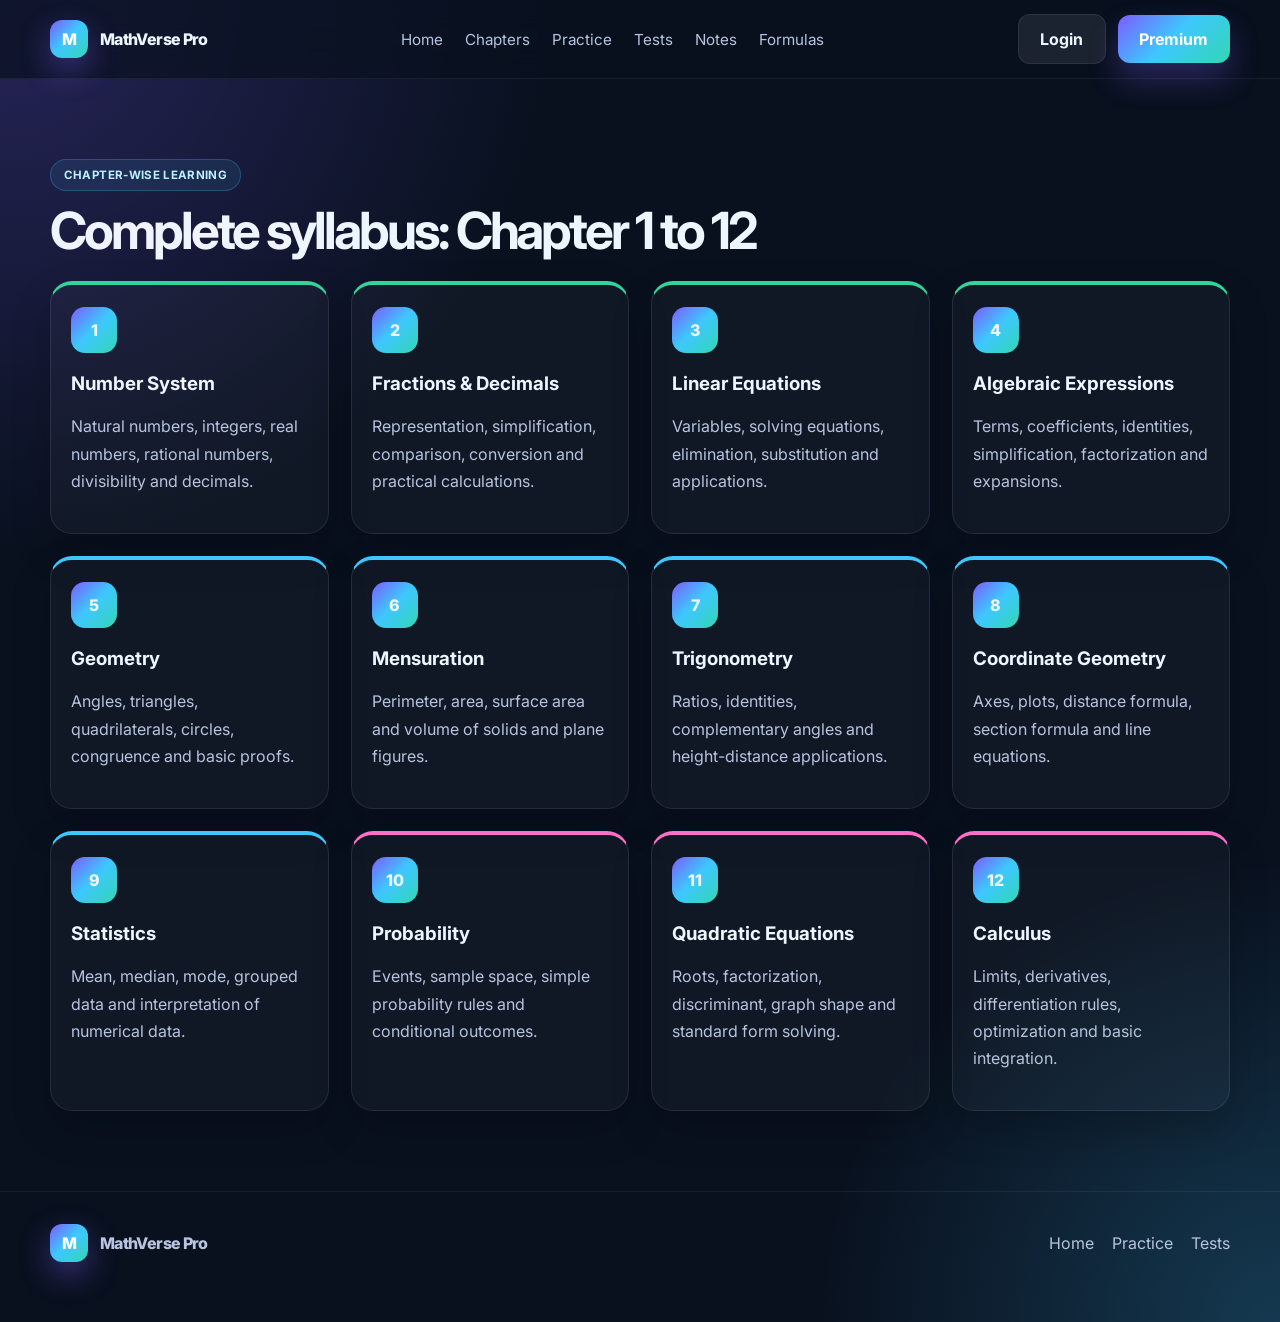
==== chapters.html @ 6cacd54b "Convert the static math platform into a complete multi-page learning app with chapters, practice, te" ====
<!DOCTYPE html>
<html lang="en">
  <head>
    <meta charset="UTF-8" />
    <meta name="viewport" content="width=device-width, initial-scale=1.0" />
    <title>Chapters | MathVerse Pro</title>
    <link rel="preconnect" href="https://fonts.googleapis.com" />
    <link rel="preconnect" href="https://fonts.gstatic.com" crossorigin />
    <link href="https://fonts.googleapis.com/css2?family=Inter:wght@400;500;600;700;800;900&display=swap" rel="stylesheet" />
    <link rel="stylesheet" href="style.css" />
  </head>
  <body>
    <header class="topbar">
      <div class="container nav">
        <div class="brand">
          <div class="brand-mark">M</div>
          <span>MathVerse Pro</span>
        </div>
        <nav class="main-nav">
          <a href="index.html">Home</a>
          <a href="chapters.html">Chapters</a>
          <a href="practice.html">Practice</a>
          <a href="tests.html">Tests</a>
          <a href="notes.html">Notes</a>
          <a href="formulas.html">Formulas</a>
        </nav>
        <div class="nav-actions">
          <button class="btn btn-light">Login</button>
          <button class="btn btn-primary">Premium</button>
        </div>
      </div>
    </header>

    <main class="page-shell">
      <div class="container page-header">
        <span class="eyebrow">Chapter-wise learning</span>
        <h1>Complete syllabus: Chapter 1 to 12</h1>
      </div>

      <div class="container chapter-grid">
        <article class="chapter-card level-1">
          <div class="chapter-number">1</div>
          <h3>Number System</h3>
          <p>Natural numbers, integers, real numbers, rational numbers, divisibility and decimals.</p>
        </article>

        <article class="chapter-card level-1">
          <div class="chapter-number">2</div>
          <h3>Fractions & Decimals</h3>
          <p>Representation, simplification, comparison, conversion and practical calculations.</p>
        </article>

        <article class="chapter-card level-1">
          <div class="chapter-number">3</div>
          <h3>Linear Equations</h3>
          <p>Variables, solving equations, elimination, substitution and applications.</p>
        </article>

        <article class="chapter-card level-1">
          <div class="chapter-number">4</div>
          <h3>Algebraic Expressions</h3>
          <p>Terms, coefficients, identities, simplification, factorization and expansions.</p>
        </article>

        <article class="chapter-card level-2">
          <div class="chapter-number">5</div>
          <h3>Geometry</h3>
          <p>Angles, triangles, quadrilaterals, circles, congruence and basic proofs.</p>
        </article>

        <article class="chapter-card level-2">
          <div class="chapter-number">6</div>
          <h3>Mensuration</h3>
          <p>Perimeter, area, surface area and volume of solids and plane figures.</p>
        </article>

        <article class="chapter-card level-2">
          <div class="chapter-number">7</div>
          <h3>Trigonometry</h3>
          <p>Ratios, identities, complementary angles and height-distance applications.</p>
        </article>

        <article class="chapter-card level-2">
          <div class="chapter-number">8</div>
          <h3>Coordinate Geometry</h3>
          <p>Axes, plots, distance formula, section formula and line equations.</p>
        </article>

        <article class="chapter-card level-2">
          <div class="chapter-number">9</div>
          <h3>Statistics</h3>
          <p>Mean, median, mode, grouped data and interpretation of numerical data.</p>
        </article>

        <article class="chapter-card level-3">
          <div class="chapter-number">10</div>
          <h3>Probability</h3>
          <p>Events, sample space, simple probability rules and conditional outcomes.</p>
        </article>

        <article class="chapter-card level-3">
          <div class="chapter-number">11</div>
          <h3>Quadratic Equations</h3>
          <p>Roots, factorization, discriminant, graph shape and standard form solving.</p>
        </article>

        <article class="chapter-card level-3">
          <div class="chapter-number">12</div>
          <h3>Calculus</h3>
          <p>Limits, derivatives, differentiation rules, optimization and basic integration.</p>
        </article>
      </div>
    </main>

    <footer class="site-footer">
      <div class="container footer-content">
        <div>
          <div class="brand footer-brand">
            <div class="brand-mark">M</div>
            <span>MathVerse Pro</span>
          </div>
        </div>
        <div class="footer-links">
          <a href="index.html">Home</a>
          <a href="practice.html">Practice</a>
          <a href="tests.html">Tests</a>
        </div>
      </div>
    </footer>

    <script src="script.js"></script>
  </body>
</html>
---- style.css ----
* {
  box-sizing: border-box;
}

:root {
  --bg: #09111f;
  --bg-soft: #101a31;
  --card: rgba(255, 255, 255, 0.04);
  --card-strong: rgba(255, 255, 255, 0.06);
  --primary: #7c5cff;
  --secondary: #3ec7ff;
  --accent: #ffbf5f;
  --success: #34d399;
  --text: #edf5ff;
  --muted: #b7c4df;
  --pink: #ff6ec7;
  --green: #3ad29f;
  --gradient: linear-gradient(135deg, #7c5cff 0%, #3ec7ff 48%, #32d7b2 100%);
}

html {
  scroll-behavior: smooth;
}

body {
  margin: 0;
  font-family: "Inter", sans-serif;
  background:
    radial-gradient(circle at top left, rgba(124, 92, 255, 0.26), transparent 30%),
    radial-gradient(circle at bottom right, rgba(62, 199, 255, 0.22), transparent 25%),
    var(--bg);
  color: var(--text);
}

a {
  text-decoration: none;
  color: inherit;
}

button {
  font: inherit;
  border: none;
  cursor: pointer;
}

.container {
  width: min(1180px, calc(100% - 32px));
  margin: 0 auto;
}

.topbar {
  position: sticky;
  top: 0;
  z-index: 50;
  backdrop-filter: blur(16px);
  background: rgba(9, 17, 31, 0.72);
  border-bottom: 1px solid rgba(255,255,255,0.06);
}

.nav {
  display: flex;
  justify-content: space-between;
  align-items: center;
  min-height: 78px;
  gap: 20px;
}

.brand {
  display: inline-flex;
  align-items: center;
  gap: 12px;
  font-weight: 800;
  letter-spacing: -0.04em;
}

.brand-mark {
  width: 38px;
  height: 38px;
  display: grid;
  place-items: center;
  border-radius: 12px;
  background: var(--gradient);
  color: white;
  box-shadow: 0 12px 30px rgba(124, 92, 255, 0.4);
}

.main-nav {
  display: flex;
  align-items: center;
  gap: 22px;
  color: var(--muted);
  font-size: 0.95rem;
}

.main-nav a:hover {
  color: white;
}

.nav-actions {
  display: flex;
  gap: 12px;
  align-items: center;
}

.btn {
  display: inline-flex;
  align-items: center;
  justify-content: center;
  border-radius: 12px;
  padding: 0.9rem 1.35rem;
  font-weight: 700;
  transition: 0.2s ease;
}

.btn:hover {
  transform: translateY(-1px);
}

.btn-light {
  background: rgba(255,255,255,0.08);
  color: var(--text);
  border: 1px solid rgba(255,255,255,0.08);
}

.btn-primary {
  background: var(--gradient);
  color: white;
  box-shadow: 0 16px 30px rgba(124, 92, 255, 0.28);
}

.btn.small {
  padding: 0.7rem 1rem;
  font-size: 0.9rem;
}

.hero,
.section,
.page-shell {
  padding: 80px 0;
}

.hero-grid {
  display: grid;
  grid-template-columns: 1.2fr 0.95fr;
  align-items: center;
  gap: 40px;
}

.badge,
.eyebrow,
.problem-tag,
.test-badge,
.pill {
  display: inline-flex;
  align-items: center;
  padding: 0.5rem 0.8rem;
  border-radius: 999px;
  font-size: 0.72rem;
  font-weight: 700;
  letter-spacing: 0.03em;
  text-transform: uppercase;
}

.badge {
  background: rgba(124, 92, 255, 0.16);
  border: 1px solid rgba(124, 92, 255, 0.25);
  color: #d7cbff;
}

.eyebrow {
  background: rgba(62, 199, 255, 0.1);
  border: 1px solid rgba(62, 199, 255, 0.25);
  color: #bfefff;
}

.hero-copy h1,
.page-header h1 {
  font-size: clamp(2.6rem, 4vw, 4.6rem);
  letter-spacing: -0.06em;
  margin: 18px 0 20px;
}

.hero-copy p {
  color: var(--muted);
  line-height: 1.7;
  font-size: 1.06rem;
  max-width: 640px;
}

.cta-row {
  display: flex;
  flex-wrap: wrap;
  gap: 14px;
  margin-top: 28px;
}

.hero-stats {
  list-style: none;
  display: flex;
  gap: 24px;
  flex-wrap: wrap;
  padding: 0;
  margin: 32px 0 0;
}

.hero-stats li {
  display: flex;
  flex-direction: column;
  min-width: 100px;
}

.hero-stats strong {
  font-size: 1.8rem;
  letter-spacing: -0.05em;
}

.hero-stats span {
  color: var(--muted);
  font-size: 0.86rem;
}

.hero-card {
  position: relative;
  min-height: 470px;
  display: flex;
  flex-direction: column;
  justify-content: center;
  padding: 26px;
}

.card-glow {
  position: absolute;
  inset: 40px 30px 60px 20px;
  background: radial-gradient(circle at center, rgba(124, 92, 255, 0.28), rgba(62, 199, 255, 0.08), transparent 60%);
  filter: blur(32px);
}

.mini-card {
  position: relative;
  z-index: 1;
  background: linear-gradient(145deg, rgba(255,255,255,0.15), rgba(255,255,255,0.05));
  border: 1px solid rgba(255,255,255,0.1);
  border-radius: 28px;
  padding: 18px 18px 26px;
  box-shadow: 0 30px 50px rgba(0,0,0,0.28);
}

.mini-header {
  display: flex;
  gap: 8px;
  margin-bottom: 22px;
}

.dot {
  display: inline-block;
  width: 10px;
  height: 10px;
  border-radius: 50%;
}

.dot.green { background: var(--green); }
.dot.yellow { background: var(--accent); }
.dot.red { background: #ff6b6b; }

.formula-box {
  background: rgba(10, 15, 24, 0.65);
  border-radius: 20px;
  padding: 20px;
  border: 1px solid rgba(255,255,255,0.06);
}

.formula {
  font-size: clamp(1.1rem, 2vw, 1.7rem);
  font-weight: 700;
  line-height: 1.5;
}

.equation-visual {
  margin-top: 18px;
  display: flex;
  align-items: center;
  justify-content: center;
  gap: 14px;
  padding-top: 16px;
  border-top: 1px solid rgba(255,255,255,0.08);
  color: #d5ebff;
  font-weight: 600;
}

.arrow {
  color: var(--secondary);
  font-size: 1.6rem;
}

.study-strip {
  position: relative;
  z-index: 1;
  margin-top: 18px;
  background: rgba(11, 17, 30, 0.65);
  border: 1px solid rgba(255,255,255,0.08);
  border-radius: 18px;
  padding: 18px 20px;
  display: flex;
  align-items: center;
  justify-content: space-between;
  gap: 18px;
}

.study-strip span {
  display: block;
  color: var(--muted);
  font-size: 0.75rem;
  margin-bottom: 4px;
}

.progress {
  width: 120px;
  height: 10px;
  background: rgba(255,255,255,0.1);
  border-radius: 999px;
  overflow: hidden;
}

.progress span {
  display: block;
  width: 75%;
  height: 100%;
  background: linear-gradient(90deg, var(--secondary), var(--success));
  border-radius: inherit;
}

.trustbar {
  padding: 10px 0 20px;
}

.trust-items {
  display: grid;
  grid-template-columns: repeat(5, minmax(0, 1fr));
  gap: 18px;
  color: var(--muted);
  font-weight: 600;
}

.trust-items > div {
  text-align: center;
  background: rgba(255,255,255,0.02);
  border: 1px solid rgba(255,255,255,0.06);
  border-radius: 14px;
  padding: 16px 12px;
}

.section-head {
  margin-bottom: 26px;
}

.section-head h2 {
  margin: 14px 0 0;
  font-size: clamp(2rem, 3vw, 3rem);
  letter-spacing: -0.05em;
}

.feature-grid,
.solution-grid,
.daily-grid,
.practice-layout,
.test-grid,
.notes-grid,
.formula-grid,
.chapter-grid {
  display: grid;
  gap: 22px;
}

.feature-grid,
.solution-grid,
.daily-grid,
.test-grid,
.notes-grid,
.formula-grid {
  grid-template-columns: repeat(3, minmax(0, 1fr));
}

.chapter-grid {
  grid-template-columns: repeat(4, minmax(0, 1fr));
}

.feature-card,
.solution-card,
.daily-card,
.practice-card,
.quiz-item,
.note-card,
.formula-panel,
.chapter-card {
  background: rgba(255,255,255,0.03);
  border: 1px solid rgba(255,255,255,0.09);
  border-radius: 22px;
  padding: 22px 20px;
  box-shadow: 0 18px 40px rgba(0,0,0,0.2);
}

.pill {
  background: rgba(255,255,255,0.05);
  color: white;
  margin-bottom: 12px;
}

.pill.green { background: rgba(52,211,153,0.15); color: #b9f7df; }
.pill.blue { background: rgba(62,199,255,0.12); color: #bfefff; }
.pill.pink { background: rgba(255,110,199,0.12); color: #ffd7f2; }

.solution-box {
  background: rgba(9,15,24,0.5);
  border: 1px solid rgba(255,255,255,0.05);
  border-radius: 16px;
  padding: 16px;
}

.answer {
  color: #d1fbe8;
  font-weight: 700;
  margin-top: 12px;
}

.problem-tag,
.test-badge {
  background: rgba(255,191,95,0.12);
  color: #ffdfa3;
  border: 1px solid rgba(255,191,95,0.18);
  margin-bottom: 12px;
}

.practice-layout {
  grid-template-columns: repeat(3, minmax(0, 1fr));
}

.large-card ul {
  line-height: 2;
  color: var(--muted);
  padding-left: 18px;
}

.chapter-number {
  width: 46px;
  height: 46px;
  display: grid;
  place-items: center;
  background: var(--gradient);
  border-radius: 14px;
  margin-bottom: 18px;
  font-weight: 800;
}

.level-1 { border-top: 4px solid var(--success); }
.level-2 { border-top: 4px solid var(--secondary); }
.level-3 { border-top: 4px solid var(--pink); }

.page-header {
  margin-bottom: 18px;
}

.page-header h1 {
  margin-top: 8px;
}

.formula-panel ul,
.note-card p,
.chapter-card p,
.feaure-card p,
.practice-card p,
.quiz-item p,
.daily-card p {
  color: var(--muted);
  line-height: 1.7;
}

.formula-panel ul {
  padding-left: 18px;
  margin: 12px 0 0;
}

.site-footer {
  padding: 32px 0 60px;
  border-top: 1px solid rgba(255,255,255,0.06);
}

.footer-content {
  display: flex;
  justify-content: space-between;
  align-items: center;
  gap: 18px;
  color: var(--muted);
}

.footer-links {
  display: flex;
  gap: 18px;
  flex-wrap: wrap;
}

.alt {
  background: rgba(255,255,255,0.02);
}

@media (max-width: 980px) {
  .hero-grid,
  .feature-grid,
  .solution-grid,
  .daily-grid,
  .practice-layout,
  .test-grid,
  .notes-grid,
  .formula-grid,
  .chapter-grid,
  .trust-items {
    grid-template-columns: 1fr 1fr;
  }

  .hero-grid {
    grid-template-columns: 1fr;
  }

  .main-nav {
    display: none;
  }
}

@media (max-width: 640px) {
  .nav-actions {
    display: none;
  }

  .hero,
  .section,
  .page-shell {
    padding-top: 60px;
  }

  .feature-grid,
  .solution-grid,
  .daily-grid,
  .practice-layout,
  .test-grid,
  .notes-grid,
  .formula-grid,
  .chapter-grid,
  .trust-items {
    grid-template-columns: 1fr;
  }

  .cta-row {
    flex-direction: column;
    align-items: stretch;
  }

  .btn {
    width: 100%;
  }

  .footer-content {
    flex-direction: column;
    align-items: flex-start;
  }
}
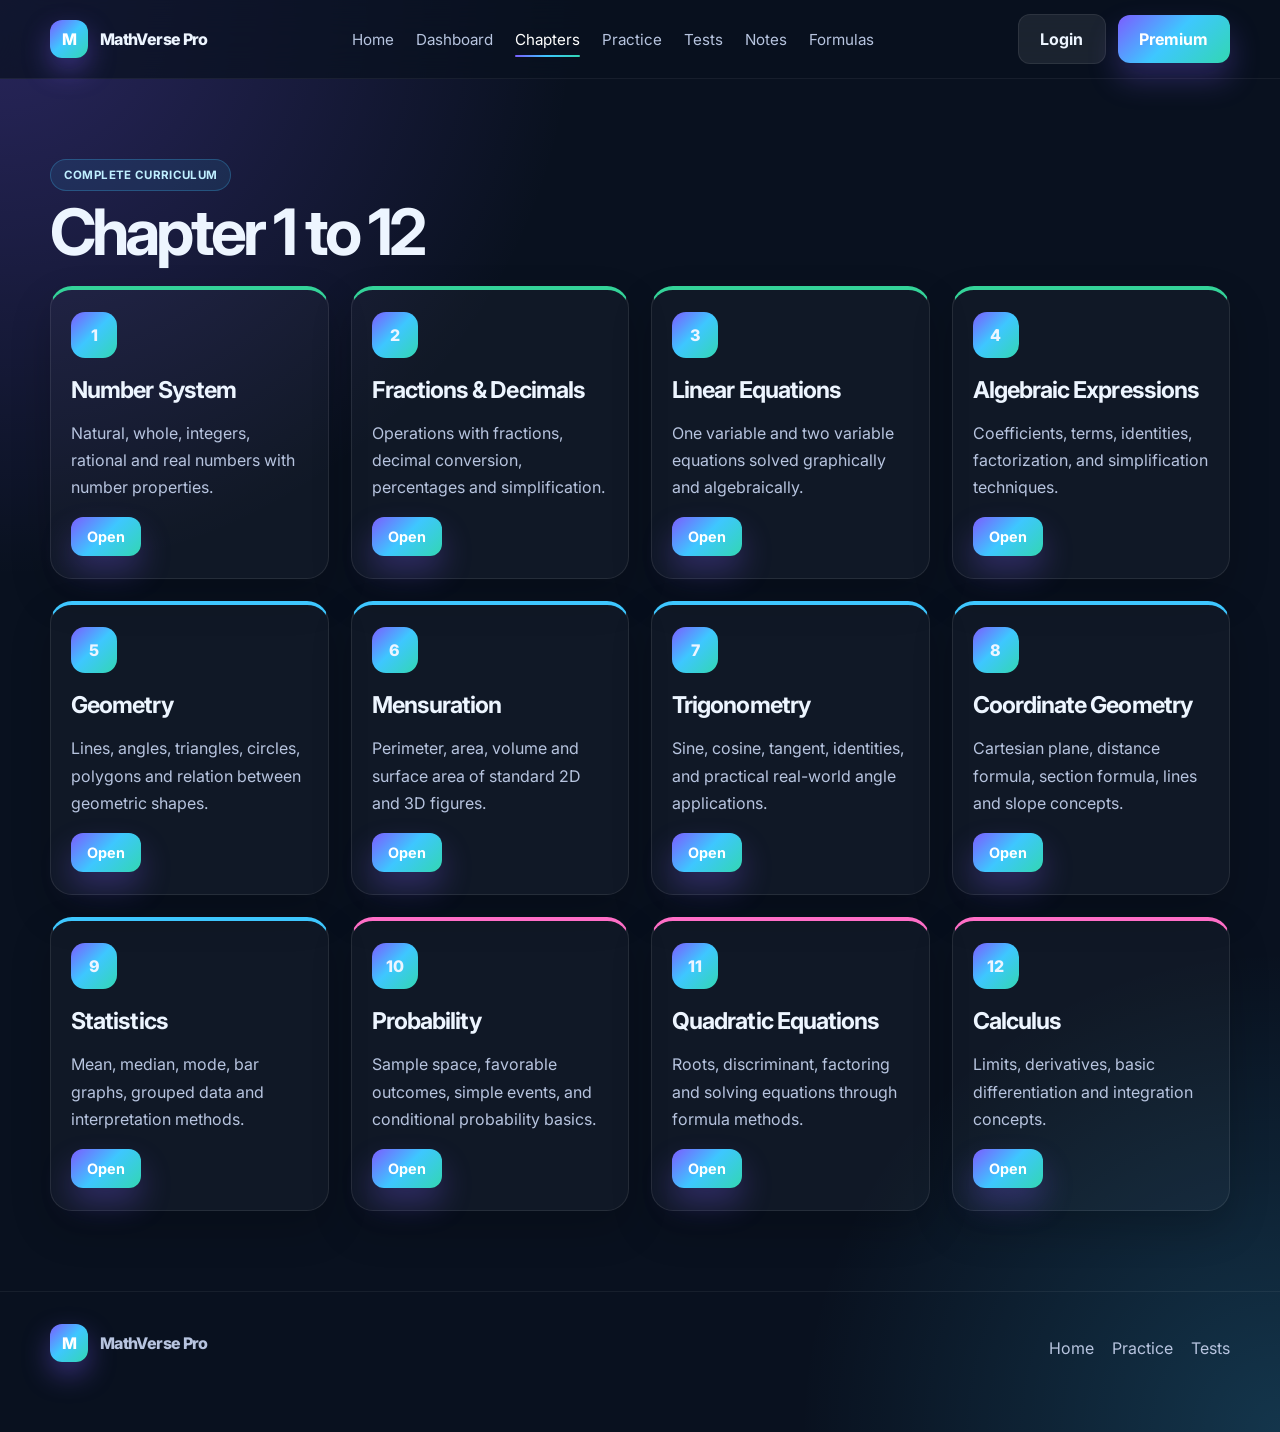
==== commit d48c7b62: "Upgrade the math app into a premium multi-page learning experience with dashboard, polished layout, " ====
--- a/chapters.html
+++ b/chapters.html
@@ -18,6 +18,7 @@
         </div>
         <nav class="main-nav">
           <a href="index.html">Home</a>
+          <a href="dashboard.html">Dashboard</a>
           <a href="chapters.html">Chapters</a>
           <a href="practice.html">Practice</a>
           <a href="tests.html">Tests</a>
@@ -25,89 +26,101 @@
           <a href="formulas.html">Formulas</a>
         </nav>
         <div class="nav-actions">
-          <button class="btn btn-light">Login</button>
-          <button class="btn btn-primary">Premium</button>
+          <button class="btn btn-light" data-link="dashboard.html">Login</button>
+          <button class="btn btn-primary" data-link="chapters.html">Premium</button>
         </div>
       </div>
     </header>
 
     <main class="page-shell">
       <div class="container page-header">
-        <span class="eyebrow">Chapter-wise learning</span>
-        <h1>Complete syllabus: Chapter 1 to 12</h1>
+        <span class="eyebrow">Complete Curriculum</span>
+        <h1>Chapter 1 to 12</h1>
       </div>
 
       <div class="container chapter-grid">
         <article class="chapter-card level-1">
           <div class="chapter-number">1</div>
           <h3>Number System</h3>
-          <p>Natural numbers, integers, real numbers, rational numbers, divisibility and decimals.</p>
+          <p>Natural, whole, integers, rational and real numbers with number properties.</p>
+          <button class="btn btn-primary small" data-link="dashboard.html">Open</button>
         </article>
 
         <article class="chapter-card level-1">
           <div class="chapter-number">2</div>
           <h3>Fractions & Decimals</h3>
-          <p>Representation, simplification, comparison, conversion and practical calculations.</p>
+          <p>Operations with fractions, decimal conversion, percentages and simplification.</p>
+          <button class="btn btn-primary small" data-link="dashboard.html">Open</button>
         </article>
 
         <article class="chapter-card level-1">
           <div class="chapter-number">3</div>
           <h3>Linear Equations</h3>
-          <p>Variables, solving equations, elimination, substitution and applications.</p>
+          <p>One variable and two variable equations solved graphically and algebraically.</p>
+          <button class="btn btn-primary small" data-link="dashboard.html">Open</button>
         </article>
 
         <article class="chapter-card level-1">
           <div class="chapter-number">4</div>
           <h3>Algebraic Expressions</h3>
-          <p>Terms, coefficients, identities, simplification, factorization and expansions.</p>
+          <p>Coefficients, terms, identities, factorization, and simplification techniques.</p>
+          <button class="btn btn-primary small" data-link="dashboard.html">Open</button>
         </article>
 
         <article class="chapter-card level-2">
           <div class="chapter-number">5</div>
           <h3>Geometry</h3>
-          <p>Angles, triangles, quadrilaterals, circles, congruence and basic proofs.</p>
+          <p>Lines, angles, triangles, circles, polygons and relation between geometric shapes.</p>
+          <button class="btn btn-primary small" data-link="dashboard.html">Open</button>
         </article>
 
         <article class="chapter-card level-2">
           <div class="chapter-number">6</div>
           <h3>Mensuration</h3>
-          <p>Perimeter, area, surface area and volume of solids and plane figures.</p>
+          <p>Perimeter, area, volume and surface area of standard 2D and 3D figures.</p>
+          <button class="btn btn-primary small" data-link="dashboard.html">Open</button>
         </article>
 
         <article class="chapter-card level-2">
           <div class="chapter-number">7</div>
           <h3>Trigonometry</h3>
-          <p>Ratios, identities, complementary angles and height-distance applications.</p>
+          <p>Sine, cosine, tangent, identities, and practical real-world angle applications.</p>
+          <button class="btn btn-primary small" data-link="dashboard.html">Open</button>
         </article>
 
         <article class="chapter-card level-2">
           <div class="chapter-number">8</div>
           <h3>Coordinate Geometry</h3>
-          <p>Axes, plots, distance formula, section formula and line equations.</p>
+          <p>Cartesian plane, distance formula, section formula, lines and slope concepts.</p>
+          <button class="btn btn-primary small" data-link="dashboard.html">Open</button>
         </article>
 
         <article class="chapter-card level-2">
           <div class="chapter-number">9</div>
           <h3>Statistics</h3>
-          <p>Mean, median, mode, grouped data and interpretation of numerical data.</p>
+          <p>Mean, median, mode, bar graphs, grouped data and interpretation methods.</p>
+          <button class="btn btn-primary small" data-link="dashboard.html">Open</button>
         </article>
 
         <article class="chapter-card level-3">
           <div class="chapter-number">10</div>
           <h3>Probability</h3>
-          <p>Events, sample space, simple probability rules and conditional outcomes.</p>
+          <p>Sample space, favorable outcomes, simple events, and conditional probability basics.</p>
+          <button class="btn btn-primary small" data-link="dashboard.html">Open</button>
         </article>
 
         <article class="chapter-card level-3">
           <div class="chapter-number">11</div>
           <h3>Quadratic Equations</h3>
-          <p>Roots, factorization, discriminant, graph shape and standard form solving.</p>
+          <p>Roots, discriminant, factoring and solving equations through formula methods.</p>
+          <button class="btn btn-primary small" data-link="dashboard.html">Open</button>
         </article>
 
         <article class="chapter-card level-3">
           <div class="chapter-number">12</div>
           <h3>Calculus</h3>
-          <p>Limits, derivatives, differentiation rules, optimization and basic integration.</p>
+          <p>Limits, derivatives, basic differentiation and integration concepts.</p>
+          <button class="btn btn-primary small" data-link="dashboard.html">Open</button>
         </article>
       </div>
     </main>
@@ -131,4 +144,3 @@
     <script src="script.js"></script>
   </body>
 </html>
-
--- a/style.css
+++ b/style.css
@@ -5,8 +5,8 @@
 :root {
   --bg: #09111f;
   --bg-soft: #101a31;
-  --card: rgba(255, 255, 255, 0.04);
-  --card-strong: rgba(255, 255, 255, 0.06);
+  --panel: rgba(255,255,255,0.04);
+  --panel-strong: rgba(255,255,255,0.07);
   --primary: #7c5cff;
   --secondary: #3ec7ff;
   --accent: #ffbf5f;
@@ -26,10 +26,14 @@
   margin: 0;
   font-family: "Inter", sans-serif;
   background:
-    radial-gradient(circle at top left, rgba(124, 92, 255, 0.26), transparent 30%),
-    radial-gradient(circle at bottom right, rgba(62, 199, 255, 0.22), transparent 25%),
+    radial-gradient(circle at top left, rgba(124, 92, 255, 0.28), transparent 30%),
+    radial-gradient(circle at bottom right, rgba(62, 199, 255, 0.2), transparent 25%),
     var(--bg);
   color: var(--text);
+}
+
+*::selection {
+  background: rgba(124, 92, 255, 0.4);
 }
 
 a {
@@ -51,16 +55,16 @@
 .topbar {
   position: sticky;
   top: 0;
-  z-index: 50;
-  backdrop-filter: blur(16px);
+  z-index: 90;
+  backdrop-filter: blur(18px);
   background: rgba(9, 17, 31, 0.72);
   border-bottom: 1px solid rgba(255,255,255,0.06);
 }
 
 .nav {
   display: flex;
+  align-items: center;
   justify-content: space-between;
-  align-items: center;
   min-height: 78px;
   gap: 20px;
 }
@@ -81,7 +85,7 @@
   border-radius: 12px;
   background: var(--gradient);
   color: white;
-  box-shadow: 0 12px 30px rgba(124, 92, 255, 0.4);
+  box-shadow: 0 12px 28px rgba(124, 92, 255, 0.4);
 }
 
 .main-nav {
@@ -92,14 +96,32 @@
   font-size: 0.95rem;
 }
 
+.main-nav a {
+  position: relative;
+  transition: color 0.2s ease;
+}
+
+.main-nav a.active,
 .main-nav a:hover {
   color: white;
 }
 
+.main-nav a.active::after,
+.main-nav a:hover::after {
+  content: "";
+  position: absolute;
+  left: 0;
+  bottom: -8px;
+  width: 100%;
+  height: 2px;
+  border-radius: 999px;
+  background: var(--gradient);
+}
+
 .nav-actions {
   display: flex;
+  align-items: center;
   gap: 12px;
-  align-items: center;
 }
 
 .btn {
@@ -109,7 +131,7 @@
   border-radius: 12px;
   padding: 0.9rem 1.35rem;
   font-weight: 700;
-  transition: 0.2s ease;
+  transition: transform 0.2s ease, opacity 0.2s ease;
 }
 
 .btn:hover {
@@ -133,10 +155,8 @@
   font-size: 0.9rem;
 }
 
-.hero,
-.section,
-.page-shell {
-  padding: 80px 0;
+.hero {
+  padding: 90px 0 42px;
 }
 
 .hero-grid {
@@ -148,6 +168,7 @@
 
 .badge,
 .eyebrow,
+.level-tag,
 .problem-tag,
 .test-badge,
 .pill {
@@ -162,28 +183,29 @@
 }
 
 .badge {
-  background: rgba(124, 92, 255, 0.16);
+  background: rgba(124, 92, 255, 0.15);
+  color: #d7cbff;
   border: 1px solid rgba(124, 92, 255, 0.25);
-  color: #d7cbff;
 }
 
 .eyebrow {
   background: rgba(62, 199, 255, 0.1);
+  color: #bfefff;
   border: 1px solid rgba(62, 199, 255, 0.25);
-  color: #bfefff;
 }
 
 .hero-copy h1,
 .page-header h1 {
-  font-size: clamp(2.6rem, 4vw, 4.6rem);
+  font-size: clamp(2.7rem, 5vw, 5rem);
+  line-height: 1.04;
   letter-spacing: -0.06em;
   margin: 18px 0 20px;
 }
 
 .hero-copy p {
-  color: var(--muted);
+  font-size: 1.06rem;
   line-height: 1.7;
-  font-size: 1.06rem;
+  color: var(--muted);
   max-width: 640px;
 }
 
@@ -196,11 +218,11 @@
 
 .hero-stats {
   list-style: none;
+  padding: 0;
+  margin: 34px 0 0;
   display: flex;
   gap: 24px;
   flex-wrap: wrap;
-  padding: 0;
-  margin: 32px 0 0;
 }
 
 .hero-stats li {
@@ -270,7 +292,7 @@
 }
 
 .formula {
-  font-size: clamp(1.1rem, 2vw, 1.7rem);
+  font-size: clamp(1.15rem, 2vw, 1.7rem);
   font-weight: 700;
   line-height: 1.5;
 }
@@ -349,8 +371,20 @@
   padding: 16px 12px;
 }
 
+.section {
+  padding: 88px 0;
+}
+
+.dark-panel {
+  background: rgba(255,255,255,0.02);
+}
+
+.alt {
+  background: rgba(255,255,255,0.02);
+}
+
 .section-head {
-  margin-bottom: 26px;
+  margin-bottom: 28px;
 }
 
 .section-head h2 {
@@ -366,7 +400,9 @@
 .test-grid,
 .notes-grid,
 .formula-grid,
-.chapter-grid {
+.chapter-grid,
+.dashboard-grid,
+.panel-grid {
   display: grid;
   gap: 22px;
 }
@@ -376,7 +412,9 @@
 .daily-grid,
 .test-grid,
 .notes-grid,
-.formula-grid {
+.formula-grid,
+.dashboard-grid,
+.panel-grid {
   grid-template-columns: repeat(3, minmax(0, 1fr));
 }
 
@@ -391,7 +429,9 @@
 .quiz-item,
 .note-card,
 .formula-panel,
-.chapter-card {
+.chapter-card,
+.stat-card,
+.panel-card {
   background: rgba(255,255,255,0.03);
   border: 1px solid rgba(255,255,255,0.09);
   border-radius: 22px;
@@ -430,15 +470,9 @@
   margin-bottom: 12px;
 }
 
-.practice-layout {
-  grid-template-columns: repeat(3, minmax(0, 1fr));
-}
-
-.large-card ul {
-  line-height: 2;
-  color: var(--muted);
-  padding-left: 18px;
-}
+.level-1 { border-top: 4px solid var(--success); }
+.level-2 { border-top: 4px solid var(--secondary); }
+.level-3 { border-top: 4px solid var(--pink); }
 
 .chapter-number {
   width: 46px;
@@ -451,9 +485,63 @@
   font-weight: 800;
 }
 
-.level-1 { border-top: 4px solid var(--success); }
-.level-2 { border-top: 4px solid var(--secondary); }
-.level-3 { border-top: 4px solid var(--pink); }
+.chapter-card h3,
+.feature-card h3,
+.solution-card h3,
+.daily-card h3,
+.practice-card h3,
+.quiz-item h3,
+.note-card h3,
+.formula-panel h3,
+.panel-card h3 {
+  margin: 0 0 10px;
+  font-size: 1.45rem;
+  letter-spacing: -0.04em;
+}
+
+.chapter-card p,
+.feature-card p,
+.solution-card p,
+.daily-card p,
+.practice-card p,
+.quiz-item p,
+.note-card p,
+.formula-panel li,
+.stat-card small,
+.goal-list {
+  color: var(--muted);
+  line-height: 1.7;
+}
+
+.practice-layout,
+.test-grid {
+  display: grid;
+  gap: 22px;
+}
+
+.practice-layout {
+  grid-template-columns: repeat(3, minmax(0, 1fr));
+}
+
+.large-card ul {
+  padding-left: 18px;
+  line-height: 2;
+  color: var(--muted);
+}
+
+.notes-grid {
+  grid-template-columns: repeat(3, minmax(0, 1fr));
+}
+
+.formula-panel ul,
+.goal-list {
+  margin: 12px 0 0;
+  padding-left: 18px;
+}
+
+.page-shell {
+  padding: 80px 0;
+}
 
 .page-header {
   margin-bottom: 18px;
@@ -463,20 +551,61 @@
   margin-top: 8px;
 }
 
-.formula-panel ul,
-.note-card p,
-.chapter-card p,
-.feaure-card p,
-.practice-card p,
-.quiz-item p,
-.daily-card p {
-  color: var(--muted);
-  line-height: 1.7;
-}
-
-.formula-panel ul {
-  padding-left: 18px;
-  margin: 12px 0 0;
+.dashboard-grid {
+  margin-bottom: 22px;
+}
+
+.stat-card {
+  padding: 24px 20px;
+  display: flex;
+  flex-direction: column;
+  gap: 8px;
+}
+
+.stat-card span {
+  color: var(--muted);
+  font-size: 0.82rem;
+  text-transform: uppercase;
+  letter-spacing: 0.05em;
+}
+
+.stat-card strong {
+  font-size: clamp(1.8rem, 3vw, 3rem);
+  letter-spacing: -0.06em;
+}
+
+.stat-card.accent {
+  background: linear-gradient(135deg, rgba(124,92,255,0.18), rgba(62,199,255,0.1));
+}
+
+.stat-card.blue {
+  background: linear-gradient(135deg, rgba(62,199,255,0.14), rgba(52,211,153,0.1));
+}
+
+.stat-card.pink {
+  background: linear-gradient(135deg, rgba(255,110,199,0.14), rgba(255,191,95,0.12));
+}
+
+.progress-row {
+  display: flex;
+  flex-direction: column;
+  gap: 8px;
+  margin-top: 14px;
+}
+
+.tiny-progress {
+  width: 100%;
+  background: rgba(255,255,255,0.06);
+  border-radius: 999px;
+  overflow: hidden;
+  height: 10px;
+}
+
+.tiny-progress span {
+  display: block;
+  height: 100%;
+  background: var(--gradient);
+  border-radius: inherit;
 }
 
 .site-footer {
@@ -486,24 +615,26 @@
 
 .footer-content {
   display: flex;
+  align-items: center;
   justify-content: space-between;
-  align-items: center;
-  gap: 18px;
-  color: var(--muted);
+  gap: 20px;
+  color: var(--muted);
+}
+
+.footer-brand {
+  margin-bottom: 10px;
 }
 
 .footer-links {
   display: flex;
+  align-items: center;
   gap: 18px;
   flex-wrap: wrap;
 }
 
-.alt {
-  background: rgba(255,255,255,0.02);
-}
-
 @media (max-width: 980px) {
   .hero-grid,
+  .chapter-grid,
   .feature-grid,
   .solution-grid,
   .daily-grid,
@@ -511,7 +642,8 @@
   .test-grid,
   .notes-grid,
   .formula-grid,
-  .chapter-grid,
+  .dashboard-grid,
+  .panel-grid,
   .trust-items {
     grid-template-columns: 1fr 1fr;
   }
@@ -536,6 +668,7 @@
     padding-top: 60px;
   }
 
+  .chapter-grid,
   .feature-grid,
   .solution-grid,
   .daily-grid,
@@ -543,7 +676,8 @@
   .test-grid,
   .notes-grid,
   .formula-grid,
-  .chapter-grid,
+  .dashboard-grid,
+  .panel-grid,
   .trust-items {
     grid-template-columns: 1fr;
   }
